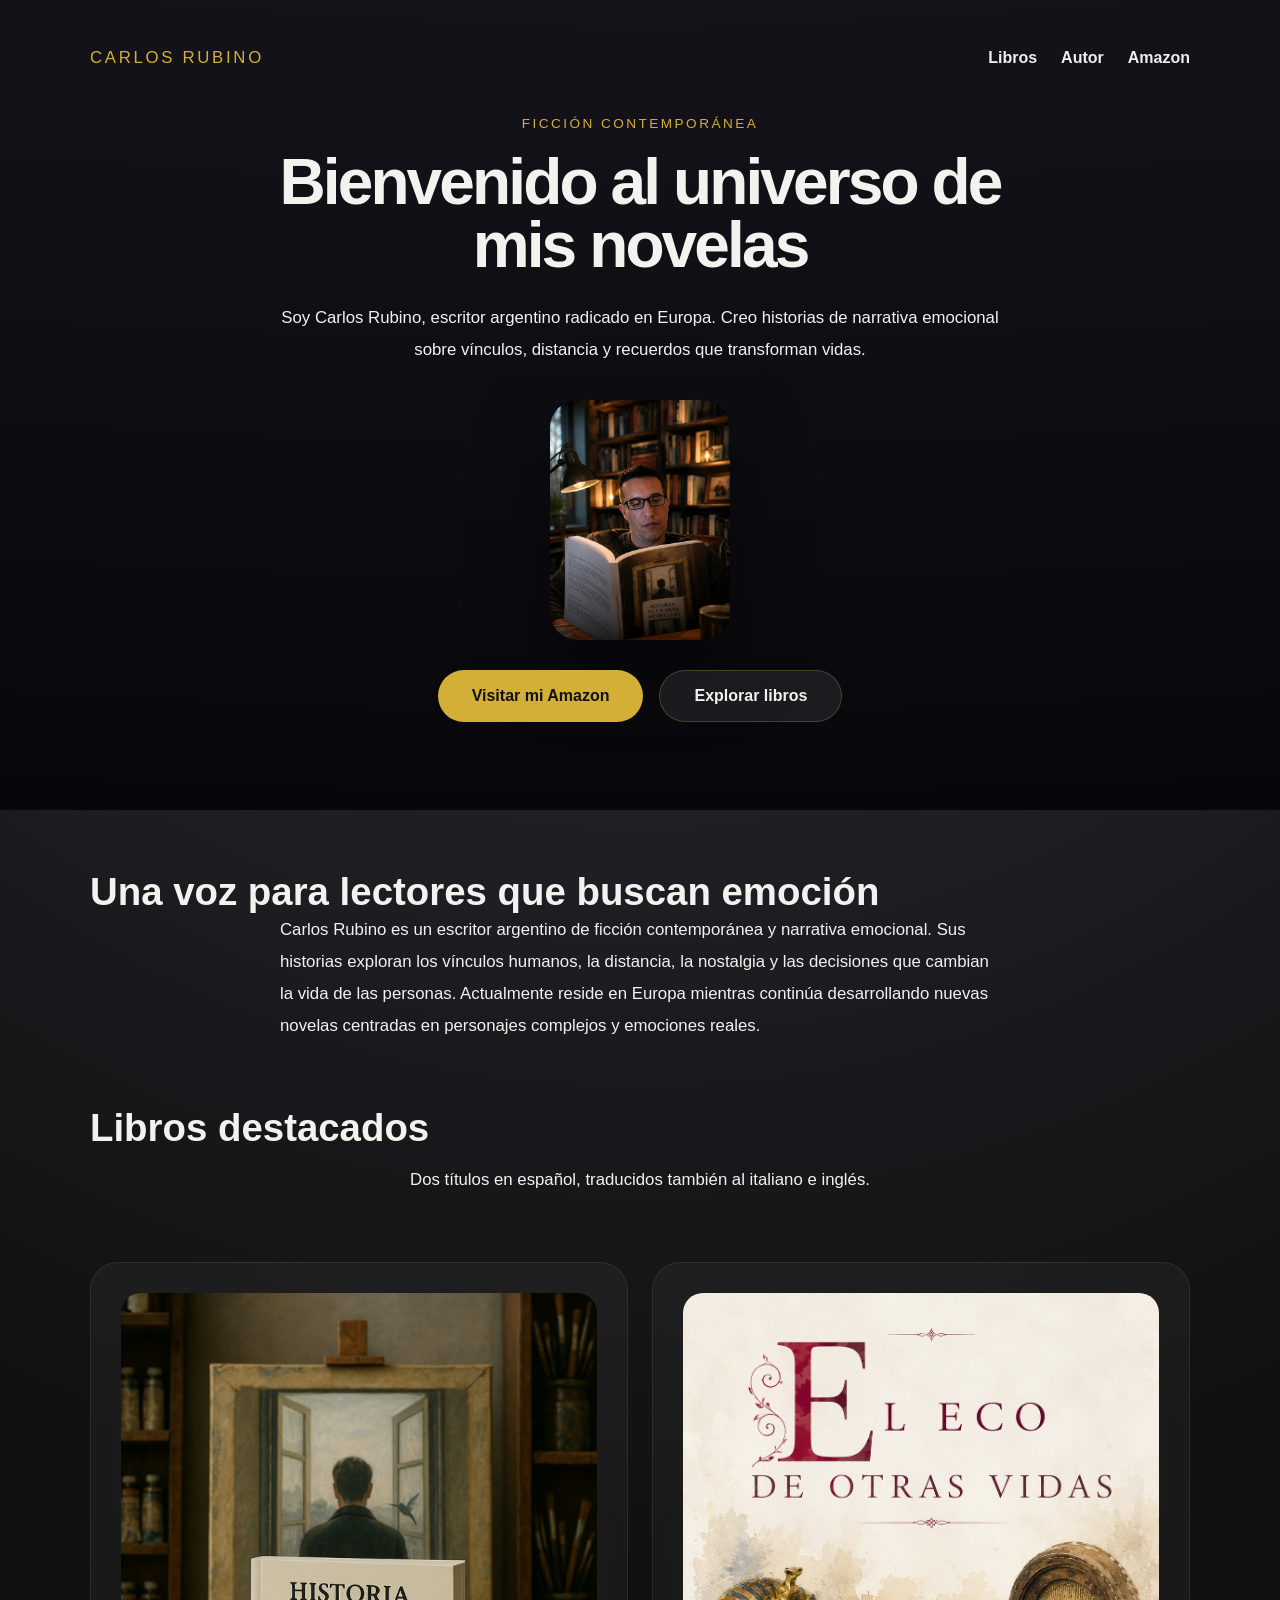
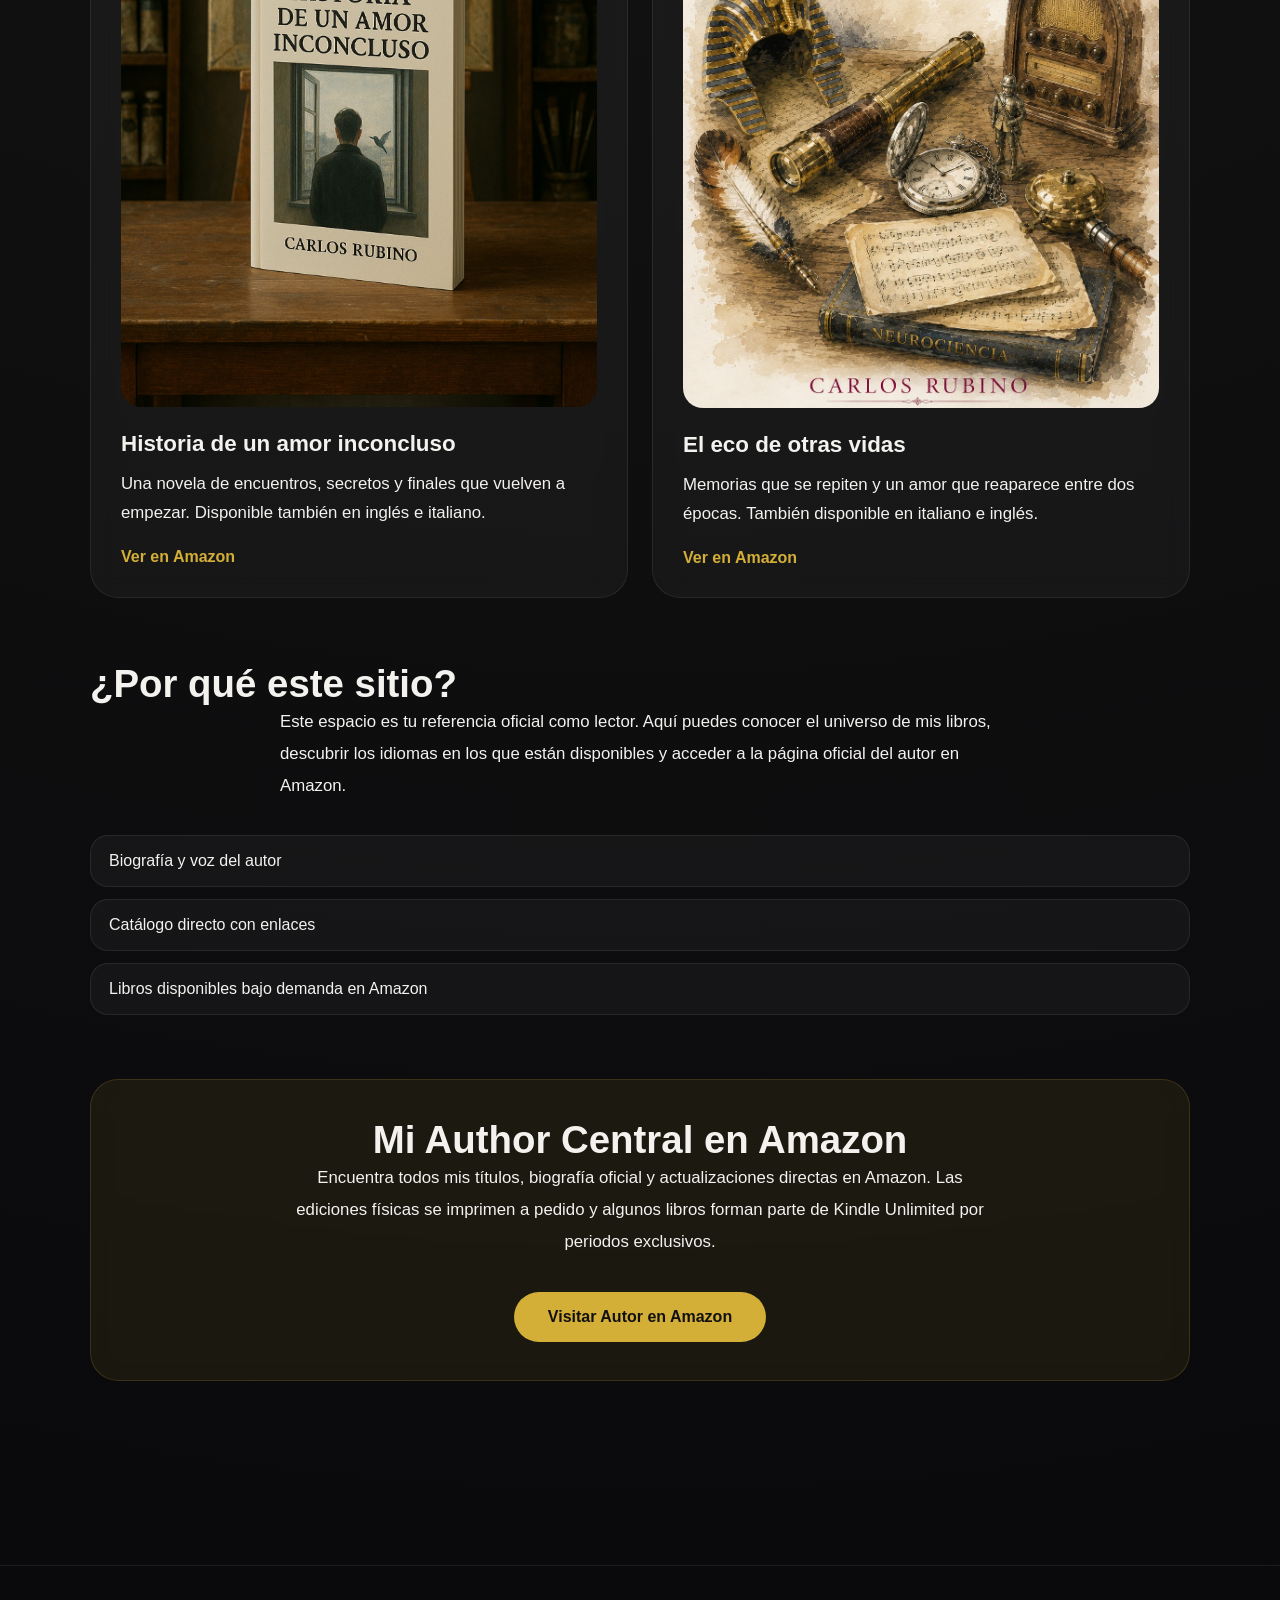
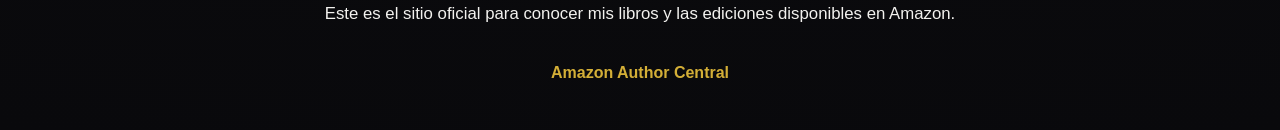
==== sitio-web/index.html @ cbebab31 "Primera versión del proyecto" ====
<!DOCTYPE html>
<html lang="es">
<head>
  <meta charset="UTF-8" />
  <meta name="viewport" content="width=device-width, initial-scale=1.0" />
  <title>Carlos Rubino | Escritor de ficción contemporánea</title>
  <meta name="description" content="Carlos Rubino es un escritor argentino de ficción contemporánea y narrativa emocional. Sus novelas exploran vínculos, distancia y nostalgia, con títulos disponibles en español, inglés e italiano." />
  <link rel="stylesheet" href="styles.css" />
</head>
<body>
  <header class="hero">
    <div class="topbar">
      <div class="brand">Carlos Rubino</div>
      <nav class="nav">
        <a href="#libros">Libros</a>
        <a href="#autor">Autor</a>
        <a href="#amazon">Amazon</a>
      </nav>
    </div>

    <div class="hero__content">
      <span class="eyebrow">Ficción contemporánea</span>
      <h1>Bienvenido al universo de mis novelas</h1>
      <p>Soy Carlos Rubino, escritor argentino radicado en Europa. Creo historias de narrativa emocional sobre vínculos, distancia y recuerdos que transforman vidas.</p>
      <img class="author-photo" src="images/autor-carlos-rubino.jpg" alt="Carlos Rubino" />
      <div class="hero-actions">
        <a class="button" href="https://www.amazon.com/author/carlosrubinooficial" target="_blank" rel="noopener">Visitar mi Amazon</a>
        <a class="button button--secondary" href="#libros">Explorar libros</a>
      </div>
    </div>
  </header>

  <main class="container">
    <section class="section intro" id="autor">
      <h2>Una voz para lectores que buscan emoción</h2>
      <p>Carlos Rubino es un escritor argentino de ficción contemporánea y narrativa emocional. Sus historias exploran los vínculos humanos, la distancia, la nostalgia y las decisiones que cambian la vida de las personas. Actualmente reside en Europa mientras continúa desarrollando nuevas novelas centradas en personajes complejos y emociones reales.</p>
    </section>

    <section class="section books" id="libros">
      <div class="section-header">
        <h2>Libros destacados</h2>
        <p>Dos títulos en español, traducidos también al italiano e inglés.</p>
      </div>
      <div class="cards">
        <article class="card">
          <img class="cover" src="images/historia-de-un-amor-inconcluso.jpg" alt="Historia de un amor inconcluso" />
          <h3>Historia de un amor inconcluso</h3>
          <p>Una novela de encuentros, secretos y finales que vuelven a empezar. Disponible también en inglés e italiano.</p>
          <a class="card-link" href="https://www.amazon.com/Carlos-Rubino-ebook/dp/B0GX2YB18D" target="_blank" rel="noopener">Ver en Amazon</a>
        </article>
        <article class="card">
          <img class="cover" src="images/el-eco-de-otras-vidas.jpg" alt="El eco de otras vidas" />
          <h3>El eco de otras vidas</h3>
          <p>Memorias que se repiten y un amor que reaparece entre dos épocas. También disponible en italiano e inglés.</p>
          <a class="card-link" href="https://www.amazon.com/Carlos-Rubino-ebook/dp/B0H3CS3SDP" target="_blank" rel="noopener">Ver en Amazon</a>
        </article>
      </div>
    </section>

    <section class="section why">
      <h2>¿Por qué este sitio?</h2>
      <p>Este espacio es tu referencia oficial como lector. Aquí puedes conocer el universo de mis libros, descubrir los idiomas en los que están disponibles y acceder a la página oficial del autor en Amazon.</p>
      <ul>
        <li>Biografía y voz del autor</li>
        <li>Catálogo directo con enlaces</li>
        <li>Libros disponibles bajo demanda en Amazon</li>
      </ul>
    </section>

    <section class="section amazon" id="amazon">
      <div class="amazon-card">
        <h2>Mi Author Central en Amazon</h2>
        <p>Encuentra todos mis títulos, biografía oficial y actualizaciones directas en Amazon. Las ediciones físicas se imprimen a pedido y algunos libros forman parte de Kindle Unlimited por periodos exclusivos.</p>
        <a class="button" href="https://www.amazon.com/author/carlosrubinooficial" target="_blank" rel="noopener">Visitar Autor en Amazon</a>
      </div>
    </section>
  </main>

  <footer class="footer">
    <p>Este es el sitio oficial para conocer mis libros y las ediciones disponibles en Amazon.</p>
    <a href="https://www.amazon.com/author/carlosrubinooficial" target="_blank" rel="noopener">Amazon Author Central</a>
  </footer>
</body>
</html>
---- sitio-web/styles.css ----
:root {
  color-scheme: dark;
  font-family: 'Inter', sans-serif;
  background: #111;
  color: #eee;
}
* {
  box-sizing: border-box;
}
body {
  margin: 0;
  min-height: 100vh;
  background: radial-gradient(circle at top, #2f2f3d 0%, #111 45%, #09090c 100%);
  color: #f3f2ef;
}
.hero {
  padding: 48px 24px 88px;
  background: linear-gradient(180deg, rgba(18,18,24,0.96), rgba(6,6,10,0.95));
}
.topbar {
  display: flex;
  justify-content: space-between;
  align-items: center;
  max-width: 1100px;
  margin: 0 auto 46px;
  gap: 24px;
}
.brand {
  font-size: 1.05rem;
  letter-spacing: 0.16em;
  text-transform: uppercase;
  color: #d4af37;
}
.nav {
  display: flex;
  gap: 24px;
  flex-wrap: wrap;
  justify-content: center;
}
.nav a {
  color: #eee;
  text-decoration: none;
  font-weight: 600;
}
.hero__content {
  max-width: 760px;
  margin: 0 auto;
  text-align: center;
}
.author-photo {
  width: 180px;
  max-width: 100%;
  border-radius: 28px;
  object-fit: cover;
  box-shadow: 0 28px 80px rgba(0,0,0,0.35);
  margin: 0 auto 30px;
  display: block;
}
.cover {
  width: 100%;
  height: auto;
  border-radius: 20px;
  margin-bottom: 20px;
  object-fit: cover;
}
.eyebrow {
  display: inline-block;
  margin-bottom: 20px;
  color: #d4af37;
  text-transform: uppercase;
  letter-spacing: 0.18em;
  font-size: 0.85rem;
}
h1 {
  margin: 0 0 26px;
  font-size: clamp(3rem, 5vw, 4.4rem);
  line-height: 0.98;
  letter-spacing: -0.045em;
}
p {
  margin: 0 0 34px;
  font-size: 1.05rem;
  line-height: 1.9;
  max-width: 720px;
  margin-left: auto;
  margin-right: auto;
}
.hero-actions {
  display: flex;
  justify-content: center;
  gap: 16px;
  flex-wrap: wrap;
}
.button {
  display: inline-flex;
  align-items: center;
  justify-content: center;
  padding: 16px 34px;
  border-radius: 999px;
  background: #d4af37;
  color: #111;
  text-decoration: none;
  font-weight: 700;
  transition: transform 0.2s ease, box-shadow 0.2s ease, filter 0.2s ease;
}
.button:hover {
  transform: translateY(-2px);
  box-shadow: 0 18px 40px rgba(212,175,55,0.28);
}
.button--secondary {
  background: rgba(255,255,255,0.08);
  color: #f3f2ef;
  border: 1px solid rgba(212,175,55,0.25);
}
.button--secondary:hover {
  filter: brightness(1.06);
}
.container {
  width: min(1100px, calc(100% - 40px));
  margin: 0 auto;
  padding: 60px 0 120px;
}
.section {
  margin-bottom: 64px;
}
.section-header {
  display: flex;
  flex-direction: column;
  gap: 14px;
  margin-bottom: 32px;
}
.section h2 {
  margin: 0;
  font-size: clamp(2rem, 3vw, 2.8rem);
}
.section p {
  max-width: 720px;
}
.cards {
  display: grid;
  gap: 24px;
  grid-template-columns: repeat(auto-fit, minmax(260px, 1fr));
}
.card {
  padding: 30px;
  border-radius: 28px;
  background: rgba(255,255,255,0.04);
  border: 1px solid rgba(255,255,255,0.08);
  backdrop-filter: blur(12px);
}
.card h3 {
  margin-top: 0;
  margin-bottom: 12px;
  font-size: 1.4rem;
}
.card p {
  margin: 0 0 20px;
  line-height: 1.75;
}
.card-link {
  color: #d4af37;
  text-decoration: none;
  font-weight: 700;
}
.why ul {
  list-style: none;
  padding: 0;
  margin: 24px 0 0;
  display: grid;
  gap: 12px;
}
.why li {
  padding: 16px 18px;
  border-radius: 18px;
  background: rgba(255,255,255,0.04);
  border: 1px solid rgba(255,255,255,0.08);
}
.amazon-card {
  padding: 38px;
  border-radius: 28px;
  background: rgba(212,175,55,0.08);
  border: 1px solid rgba(212,175,55,0.18);
  backdrop-filter: blur(10px);
  text-align: center;
}
.amazon-card h2 {
  margin-top: 0;
}
.footer {
  padding: 32px 24px 48px;
  text-align: center;
  border-top: 1px solid rgba(255,255,255,0.08);
}
.footer a {
  color: #d4af37;
  text-decoration: none;
  font-weight: 600;
}
@media (max-width: 700px) {
  .topbar {
    flex-direction: column;
    align-items: flex-start;
  }
  .nav {
    gap: 16px;
  }
}
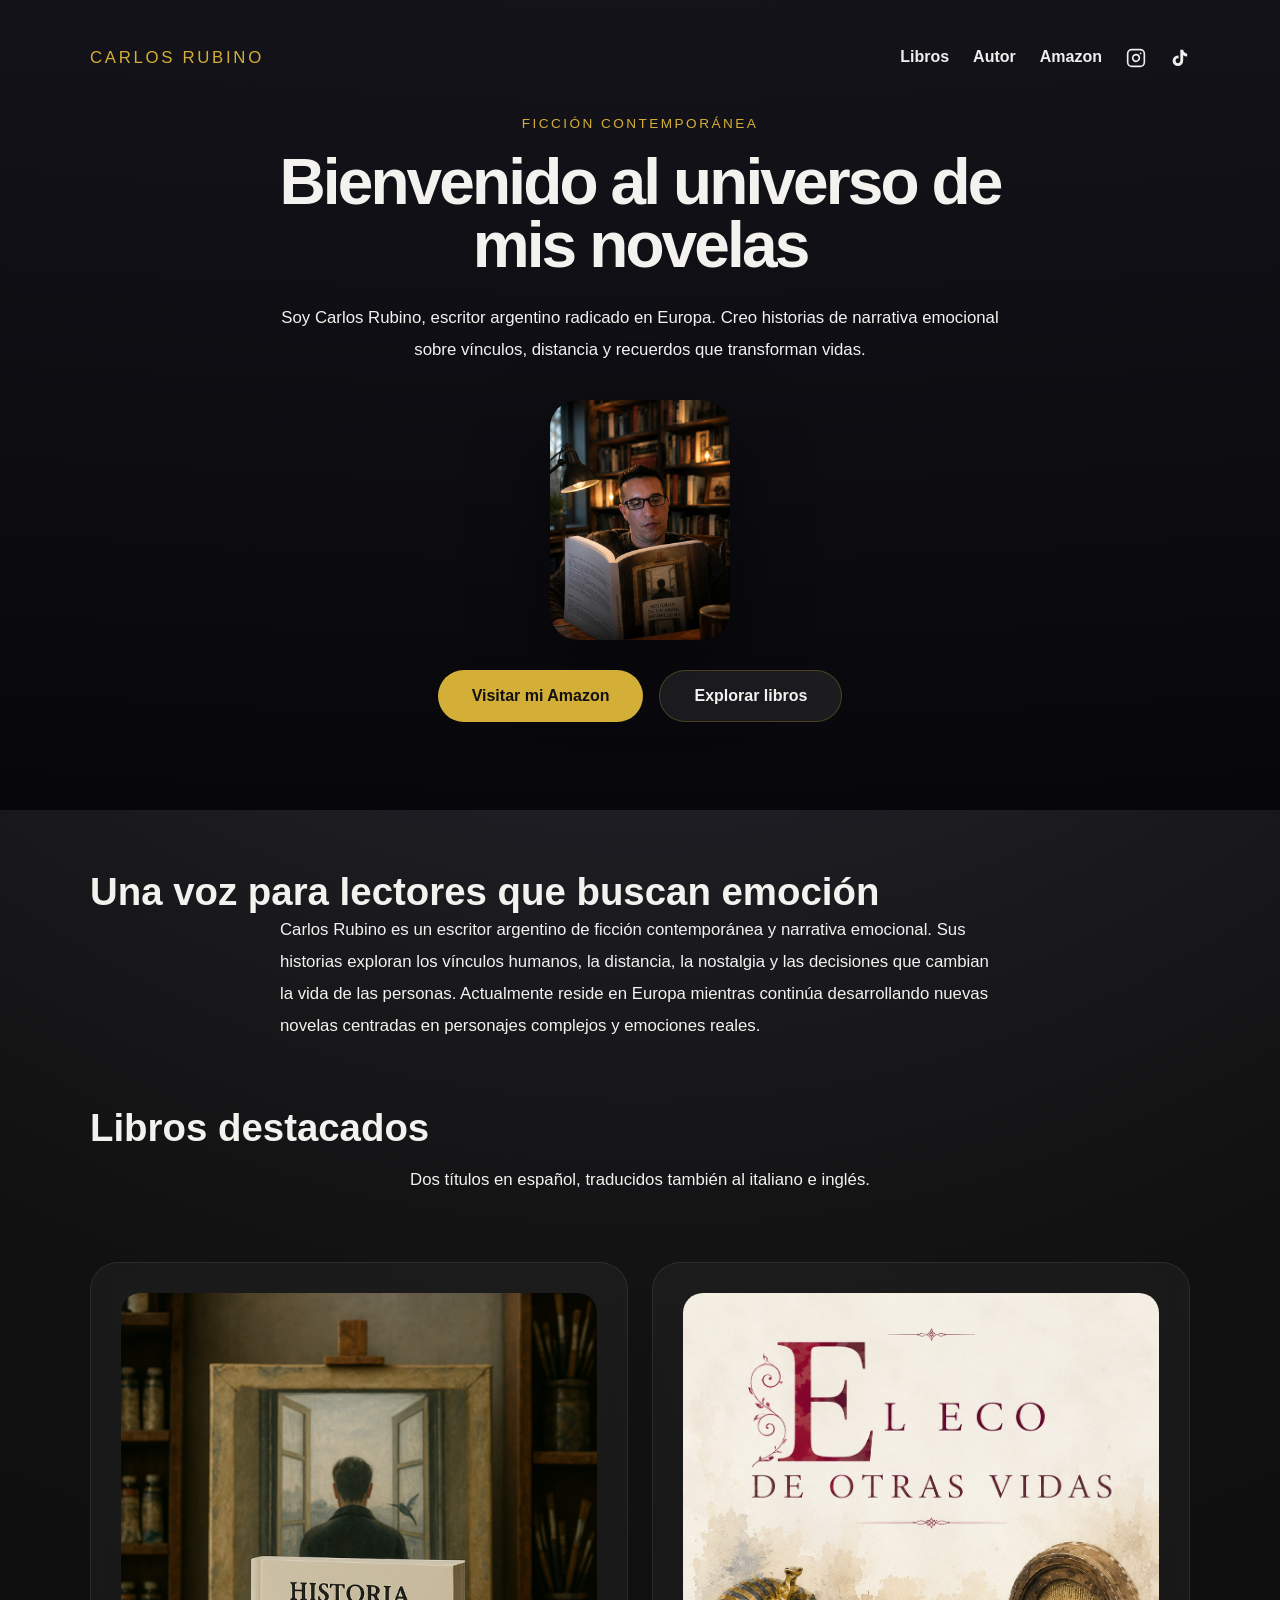
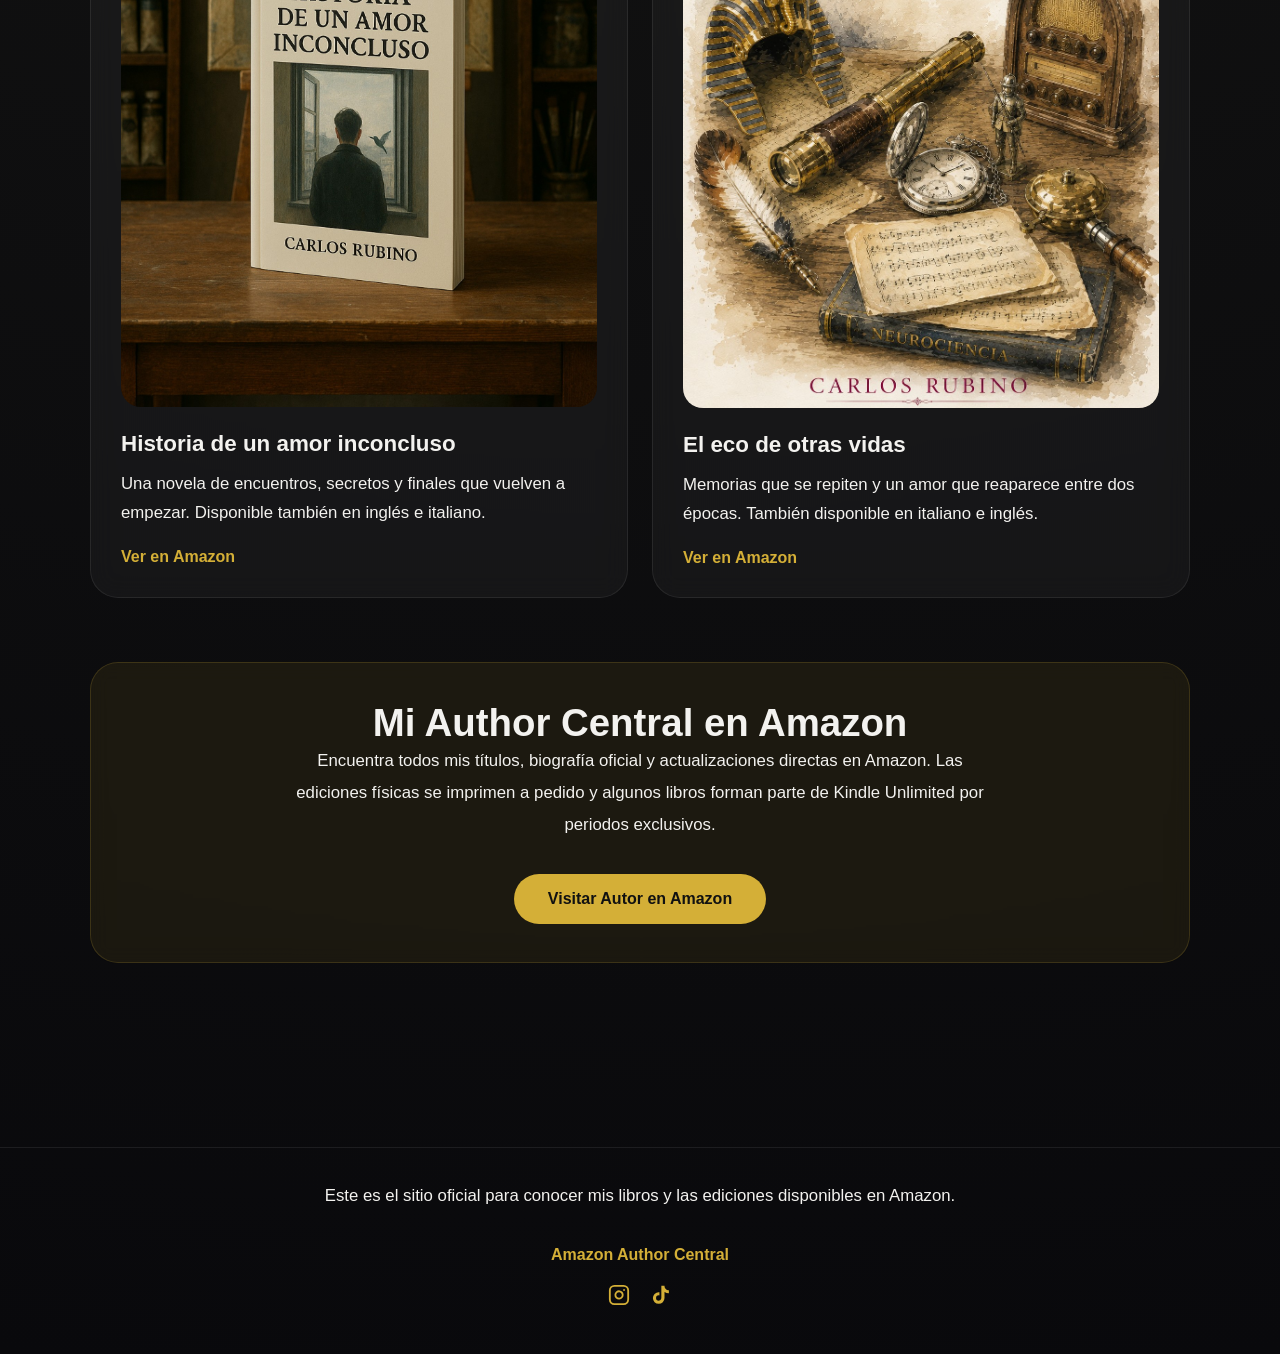
==== commit 89c3ea75: "Rediseño parcial del sitio: íconos sociales, limpieza de secciones - Agrega íconos de Instagram y Ti" ====
--- a/sitio-web/index.html
+++ b/sitio-web/index.html
@@ -15,6 +15,12 @@
         <a href="#libros">Libros</a>
         <a href="#autor">Autor</a>
         <a href="#amazon">Amazon</a>
+        <a class="social-link" href="https://www.instagram.com/carlosrubino.oficial" target="_blank" rel="noopener" aria-label="Instagram">
+          <svg xmlns="http://www.w3.org/2000/svg" width="20" height="20" viewBox="0 0 24 24" fill="none" stroke="currentColor" stroke-width="2" stroke-linecap="round" stroke-linejoin="round"><rect x="2" y="2" width="20" height="20" rx="5" ry="5"/><path d="M16 11.37A4 4 0 1 1 12.63 8 4 4 0 0 1 16 11.37z"/><line x1="17.5" y1="6.5" x2="17.51" y2="6.5"/></svg>
+        </a>
+        <a class="social-link" href="https://www.tiktok.com/@carlosrubino.oficial" target="_blank" rel="noopener" aria-label="TikTok">
+          <svg xmlns="http://www.w3.org/2000/svg" width="20" height="20" viewBox="0 0 24 24" fill="currentColor"><path d="M19.59 6.69a4.83 4.83 0 0 1-3.77-4.25V2h-3.45v13.67a2.89 2.89 0 0 1-2.88 2.5 2.89 2.89 0 0 1-2.89-2.89 2.89 2.89 0 0 1 2.89-2.89c.28 0 .54.04.79.1V9.01a6.27 6.27 0 0 0-.79-.05 6.34 6.34 0 0 0-6.34 6.34 6.34 6.34 0 0 0 6.34 6.34 6.34 6.34 0 0 0 6.33-6.34V8.69a8.18 8.18 0 0 0 4.78 1.52V6.76a4.85 4.85 0 0 1-1.01-.07z"/></svg>
+        </a>
       </nav>
     </div>
 
@@ -57,17 +63,8 @@
       </div>
     </section>
 
-    <section class="section why">
-      <h2>¿Por qué este sitio?</h2>
-      <p>Este espacio es tu referencia oficial como lector. Aquí puedes conocer el universo de mis libros, descubrir los idiomas en los que están disponibles y acceder a la página oficial del autor en Amazon.</p>
-      <ul>
-        <li>Biografía y voz del autor</li>
-        <li>Catálogo directo con enlaces</li>
-        <li>Libros disponibles bajo demanda en Amazon</li>
-      </ul>
-    </section>
 
-    <section class="section amazon" id="amazon">
+<section class="section amazon" id="amazon">
       <div class="amazon-card">
         <h2>Mi Author Central en Amazon</h2>
         <p>Encuentra todos mis títulos, biografía oficial y actualizaciones directas en Amazon. Las ediciones físicas se imprimen a pedido y algunos libros forman parte de Kindle Unlimited por periodos exclusivos.</p>
@@ -79,6 +76,14 @@
   <footer class="footer">
     <p>Este es el sitio oficial para conocer mis libros y las ediciones disponibles en Amazon.</p>
     <a href="https://www.amazon.com/author/carlosrubinooficial" target="_blank" rel="noopener">Amazon Author Central</a>
+    <div class="footer-social">
+      <a class="social-link" href="https://www.instagram.com/carlosrubino.oficial" target="_blank" rel="noopener" aria-label="Instagram">
+        <svg xmlns="http://www.w3.org/2000/svg" width="22" height="22" viewBox="0 0 24 24" fill="none" stroke="currentColor" stroke-width="2" stroke-linecap="round" stroke-linejoin="round"><rect x="2" y="2" width="20" height="20" rx="5" ry="5"/><path d="M16 11.37A4 4 0 1 1 12.63 8 4 4 0 0 1 16 11.37z"/><line x1="17.5" y1="6.5" x2="17.51" y2="6.5"/></svg>
+      </a>
+      <a class="social-link" href="https://www.tiktok.com/@carlosrubino.oficial" target="_blank" rel="noopener" aria-label="TikTok">
+        <svg xmlns="http://www.w3.org/2000/svg" width="22" height="22" viewBox="0 0 24 24" fill="currentColor"><path d="M19.59 6.69a4.83 4.83 0 0 1-3.77-4.25V2h-3.45v13.67a2.89 2.89 0 0 1-2.88 2.5 2.89 2.89 0 0 1-2.89-2.89 2.89 2.89 0 0 1 2.89-2.89c.28 0 .54.04.79.1V9.01a6.27 6.27 0 0 0-.79-.05 6.34 6.34 0 0 0-6.34 6.34 6.34 6.34 0 0 0 6.34 6.34 6.34 6.34 0 0 0 6.33-6.34V8.69a8.18 8.18 0 0 0 4.78 1.52V6.76a4.85 4.85 0 0 1-1.01-.07z"/></svg>
+      </a>
+    </div>
   </footer>
 </body>
 </html>
--- a/sitio-web/styles.css
+++ b/sitio-web/styles.css
@@ -162,19 +162,7 @@
   text-decoration: none;
   font-weight: 700;
 }
-.why ul {
-  list-style: none;
-  padding: 0;
-  margin: 24px 0 0;
-  display: grid;
-  gap: 12px;
-}
-.why li {
-  padding: 16px 18px;
-  border-radius: 18px;
-  background: rgba(255,255,255,0.04);
-  border: 1px solid rgba(255,255,255,0.08);
-}
+
 .amazon-card {
   padding: 38px;
   border-radius: 28px;
@@ -195,6 +183,22 @@
   color: #d4af37;
   text-decoration: none;
   font-weight: 600;
+}
+.footer-social {
+  display: flex;
+  justify-content: center;
+  gap: 20px;
+  margin-top: 20px;
+}
+.social-link {
+  color: #aaa;
+  display: inline-flex;
+  align-items: center;
+  transition: color 0.2s ease, transform 0.2s ease;
+}
+.social-link:hover {
+  color: #d4af37;
+  transform: translateY(-2px);
 }
 @media (max-width: 700px) {
   .topbar {
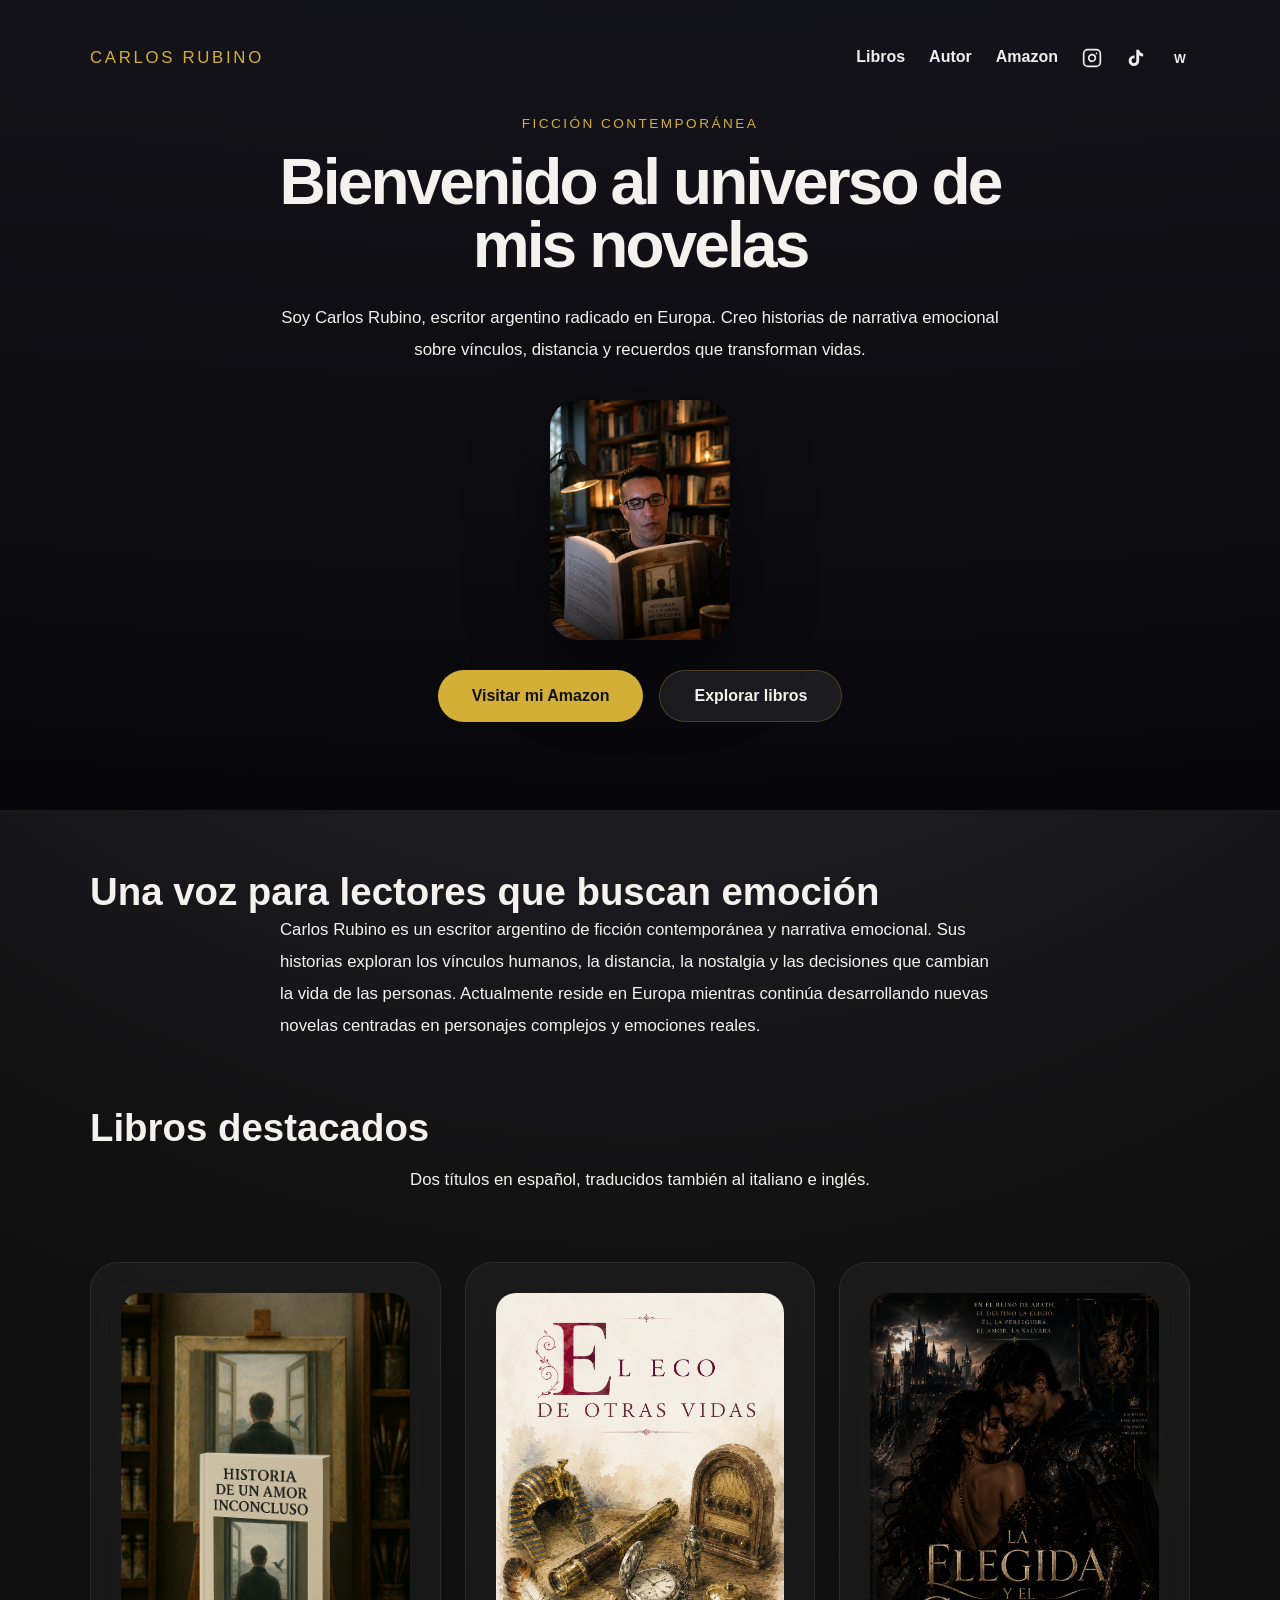
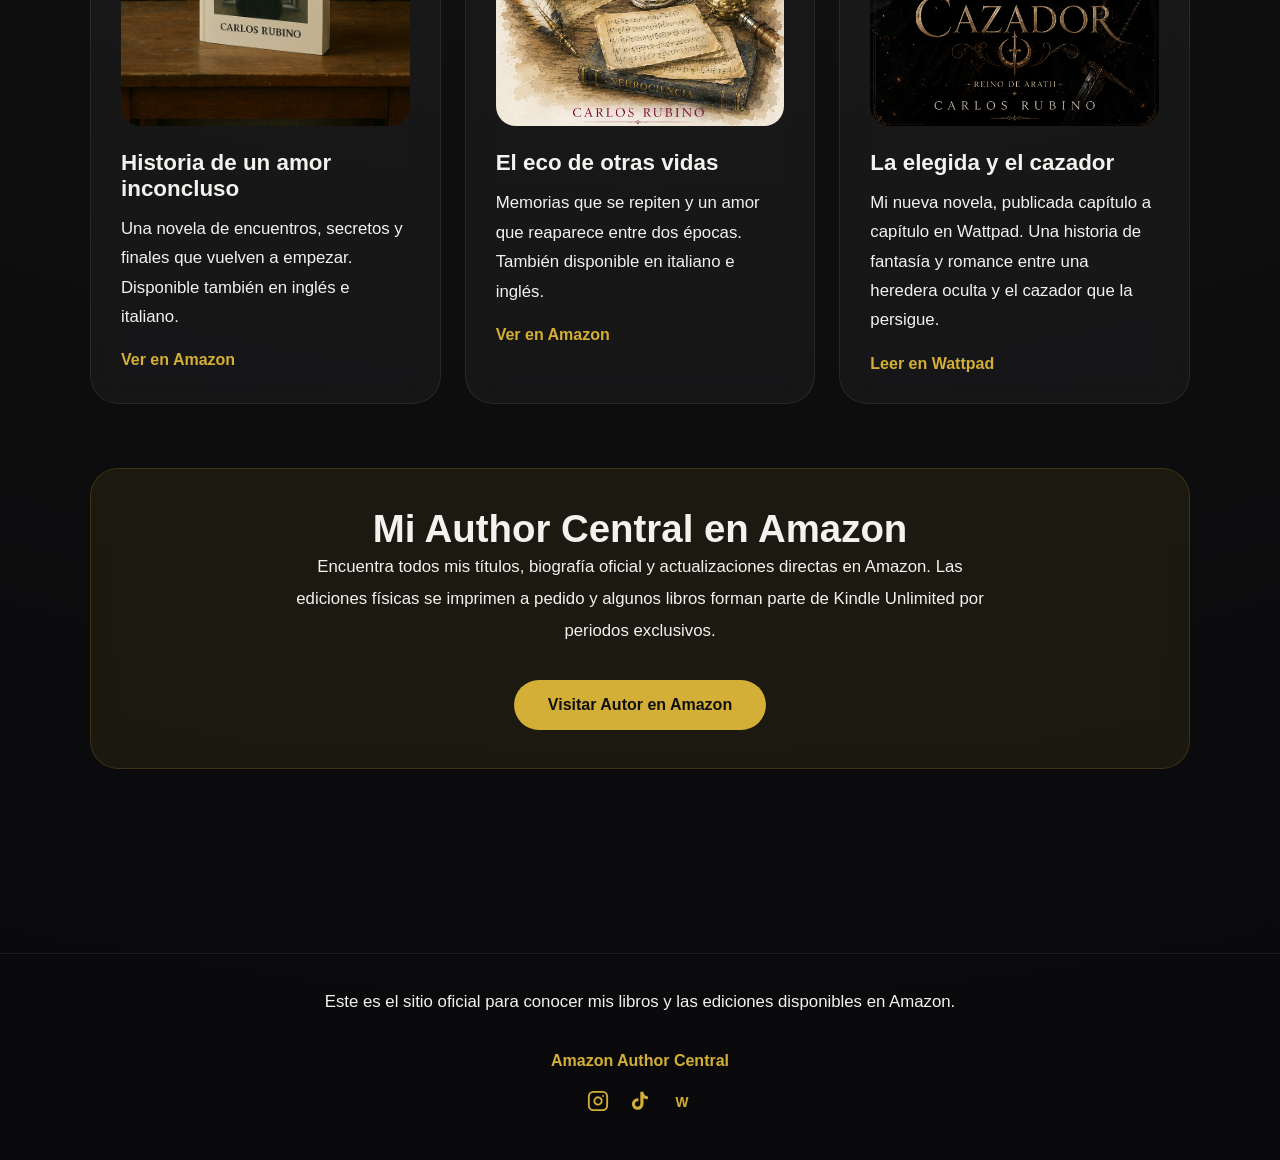
==== commit a47411f4: "Agrega enlace a Wattpad y portada de La elegida y el cazador Co-Authored-By: Claude Sonnet 4.6 <nore" ====
--- a/sitio-web/index.html
+++ b/sitio-web/index.html
@@ -20,6 +20,9 @@
         </a>
         <a class="social-link" href="https://www.tiktok.com/@carlosrubino.oficial" target="_blank" rel="noopener" aria-label="TikTok">
           <svg xmlns="http://www.w3.org/2000/svg" width="20" height="20" viewBox="0 0 24 24" fill="currentColor"><path d="M19.59 6.69a4.83 4.83 0 0 1-3.77-4.25V2h-3.45v13.67a2.89 2.89 0 0 1-2.88 2.5 2.89 2.89 0 0 1-2.89-2.89 2.89 2.89 0 0 1 2.89-2.89c.28 0 .54.04.79.1V9.01a6.27 6.27 0 0 0-.79-.05 6.34 6.34 0 0 0-6.34 6.34 6.34 6.34 0 0 0 6.34 6.34 6.34 6.34 0 0 0 6.33-6.34V8.69a8.18 8.18 0 0 0 4.78 1.52V6.76a4.85 4.85 0 0 1-1.01-.07z"/></svg>
+        </a>
+        <a class="social-link" href="https://www.wattpad.com/user/carlosrubino" target="_blank" rel="noopener" aria-label="Wattpad">
+          <svg xmlns="http://www.w3.org/2000/svg" width="20" height="20" viewBox="0 0 24 24" fill="currentColor"><text x="12" y="18" text-anchor="middle" font-size="15" font-weight="700" font-family="Arial, sans-serif">W</text></svg>
         </a>
       </nav>
     </div>
@@ -60,6 +63,12 @@
           <p>Memorias que se repiten y un amor que reaparece entre dos épocas. También disponible en italiano e inglés.</p>
           <a class="card-link" href="https://www.amazon.com/Carlos-Rubino-ebook/dp/B0H3CS3SDP" target="_blank" rel="noopener">Ver en Amazon</a>
         </article>
+        <article class="card">
+          <img class="cover" src="images/la-elegida-y-el-cazador.png" alt="La elegida y el cazador" />
+          <h3>La elegida y el cazador</h3>
+          <p>Mi nueva novela, publicada capítulo a capítulo en Wattpad. Una historia de fantasía y romance entre una heredera oculta y el cazador que la persigue.</p>
+          <a class="card-link" href="https://www.wattpad.com/user/carlosrubino" target="_blank" rel="noopener">Leer en Wattpad</a>
+        </article>
       </div>
     </section>
 
@@ -83,6 +92,9 @@
       <a class="social-link" href="https://www.tiktok.com/@carlosrubino.oficial" target="_blank" rel="noopener" aria-label="TikTok">
         <svg xmlns="http://www.w3.org/2000/svg" width="22" height="22" viewBox="0 0 24 24" fill="currentColor"><path d="M19.59 6.69a4.83 4.83 0 0 1-3.77-4.25V2h-3.45v13.67a2.89 2.89 0 0 1-2.88 2.5 2.89 2.89 0 0 1-2.89-2.89 2.89 2.89 0 0 1 2.89-2.89c.28 0 .54.04.79.1V9.01a6.27 6.27 0 0 0-.79-.05 6.34 6.34 0 0 0-6.34 6.34 6.34 6.34 0 0 0 6.34 6.34 6.34 6.34 0 0 0 6.33-6.34V8.69a8.18 8.18 0 0 0 4.78 1.52V6.76a4.85 4.85 0 0 1-1.01-.07z"/></svg>
       </a>
+      <a class="social-link" href="https://www.wattpad.com/user/carlosrubino" target="_blank" rel="noopener" aria-label="Wattpad">
+        <svg xmlns="http://www.w3.org/2000/svg" width="22" height="22" viewBox="0 0 24 24" fill="currentColor"><text x="12" y="18" text-anchor="middle" font-size="15" font-weight="700" font-family="Arial, sans-serif">W</text></svg>
+      </a>
     </div>
   </footer>
 </body>
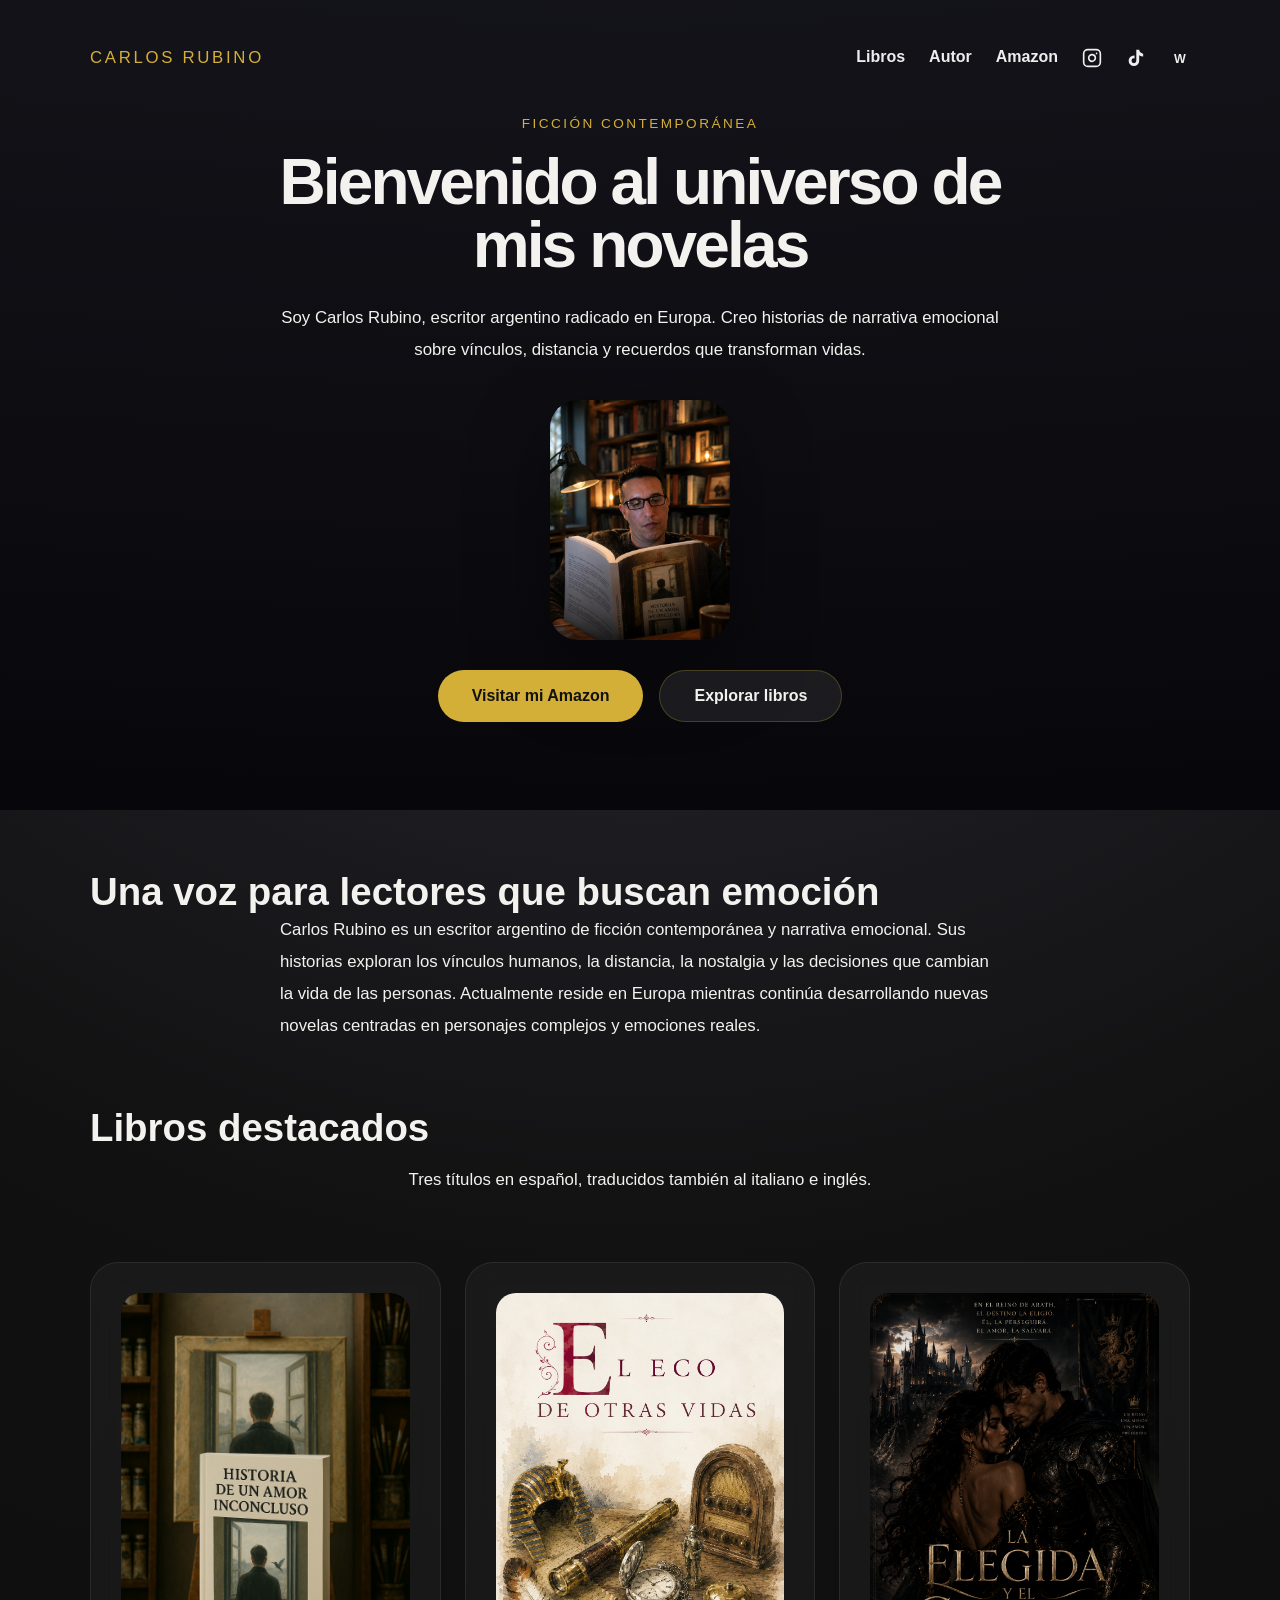
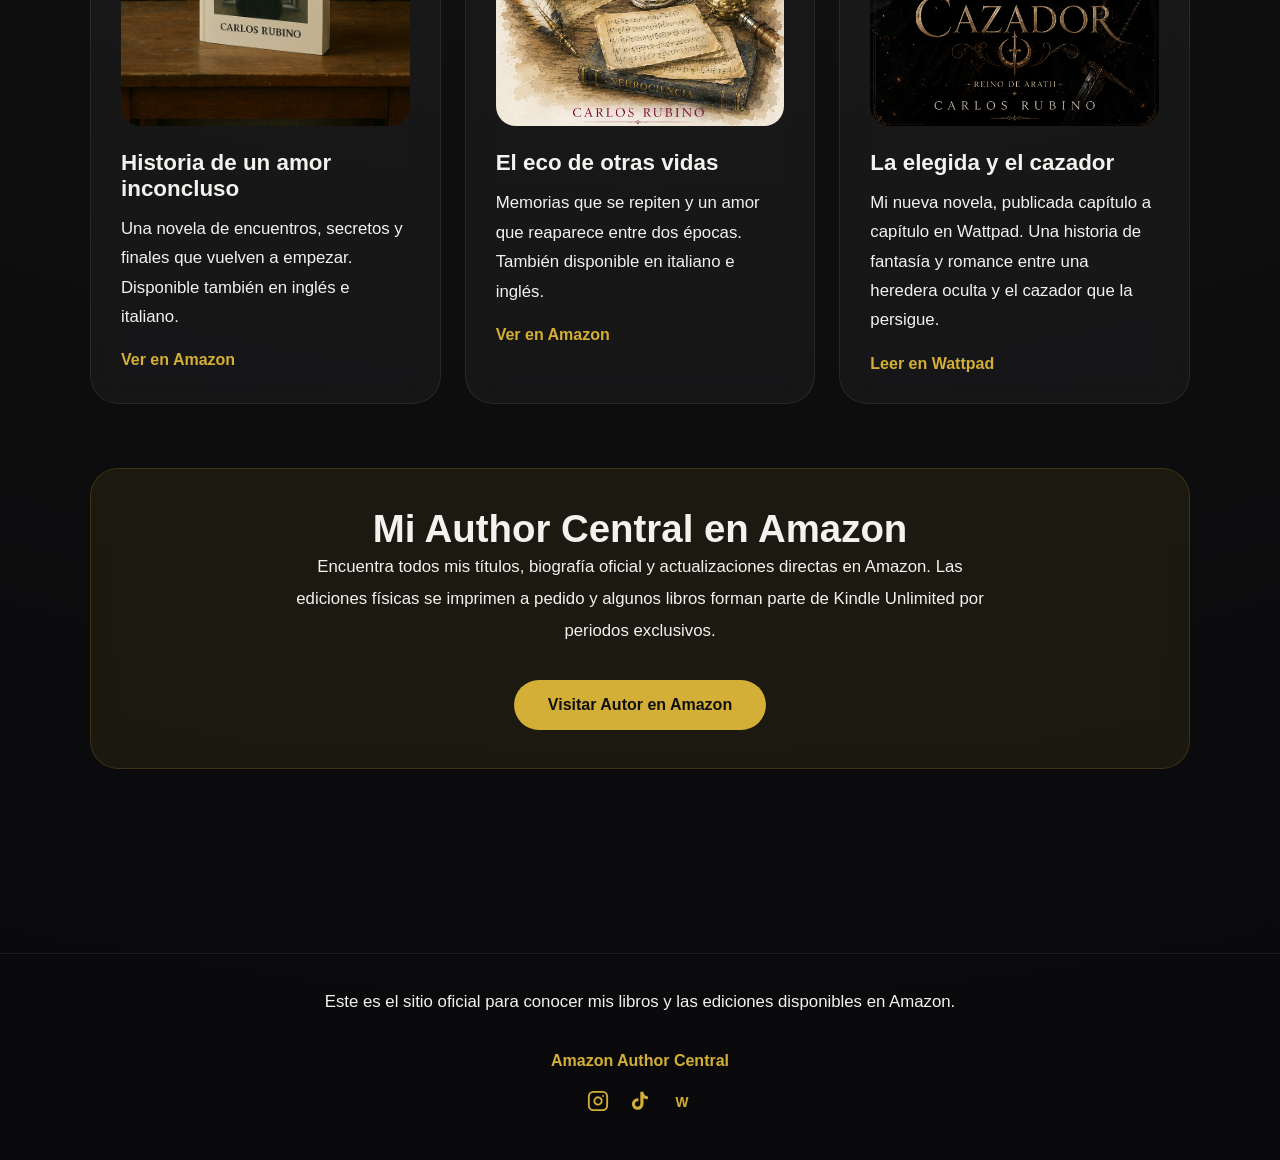
==== commit 3be94dec: "Actualiza contador de títulos a tres en sección de libros Co-Authored-By: Claude Sonnet 4.6 <noreply" ====
--- a/sitio-web/index.html
+++ b/sitio-web/index.html
@@ -48,7 +48,7 @@
     <section class="section books" id="libros">
       <div class="section-header">
         <h2>Libros destacados</h2>
-        <p>Dos títulos en español, traducidos también al italiano e inglés.</p>
+        <p>Tres títulos en español, traducidos también al italiano e inglés.</p>
       </div>
       <div class="cards">
         <article class="card">
